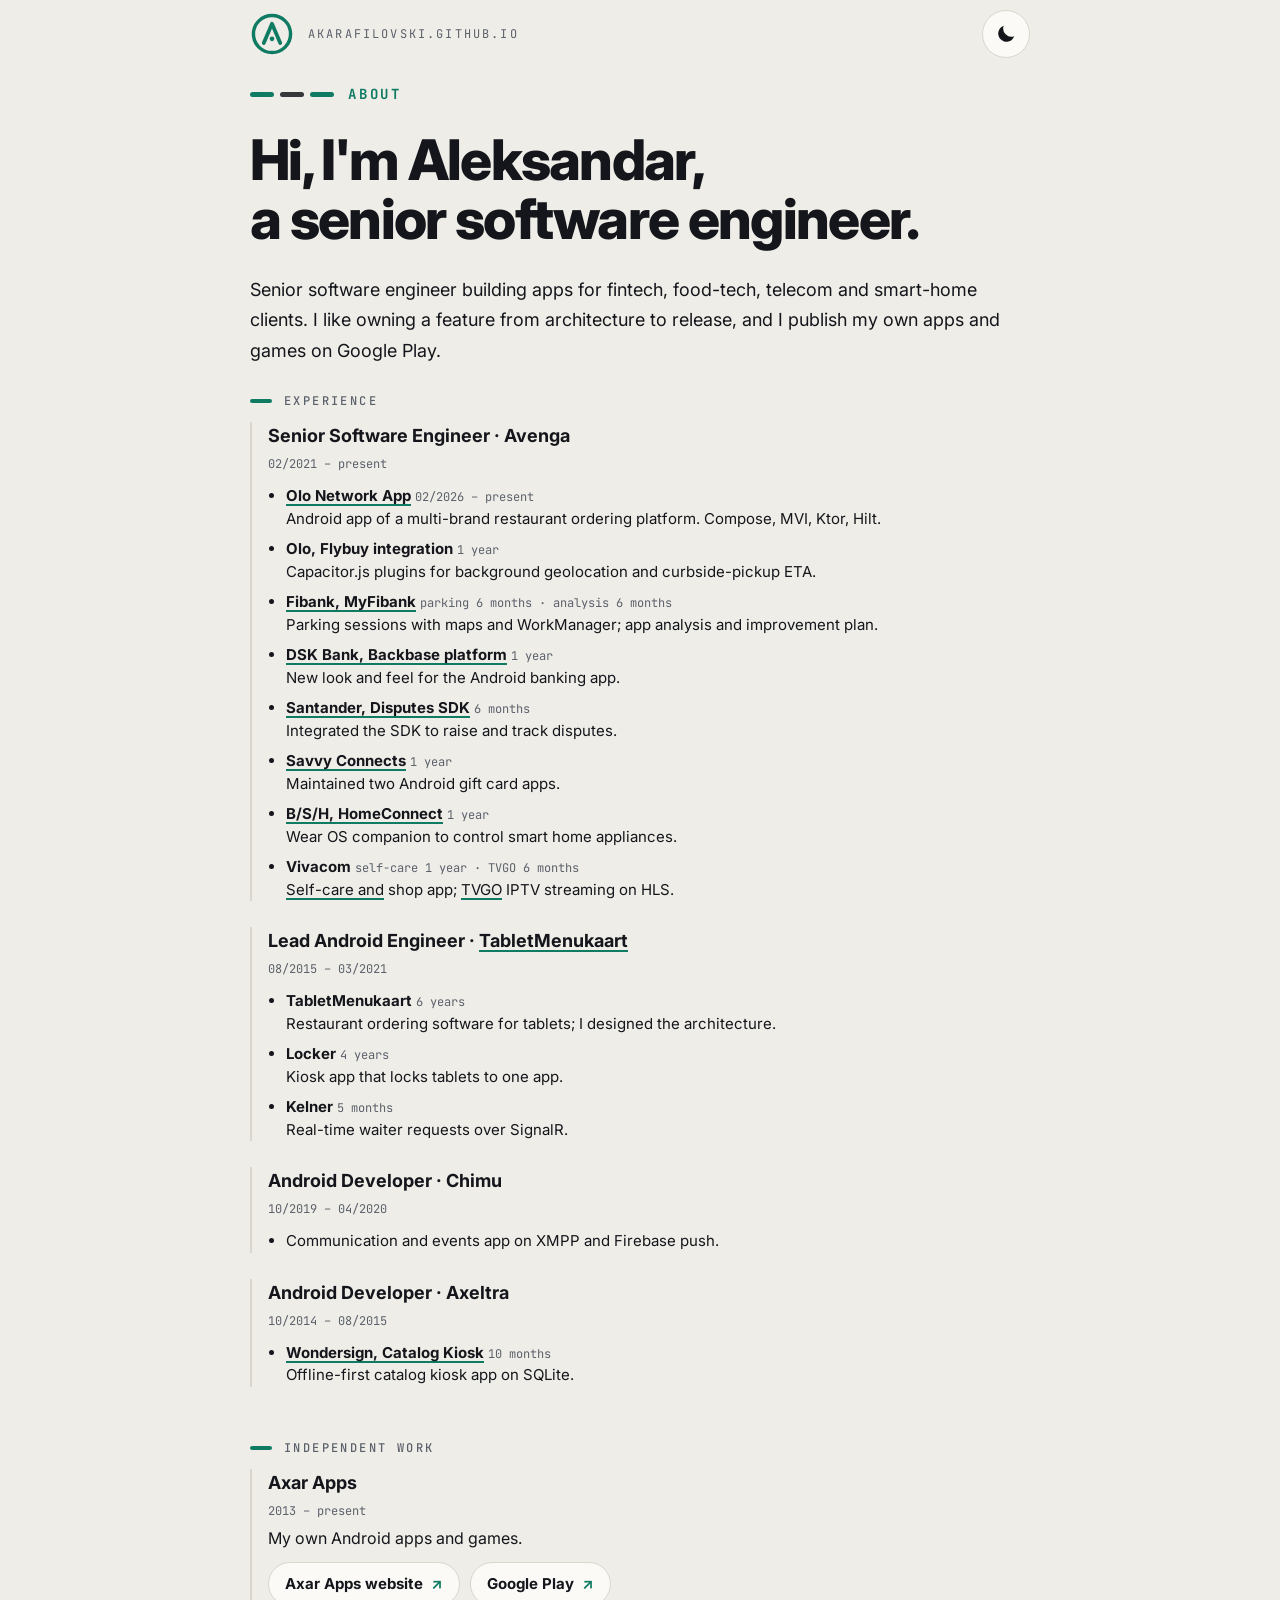
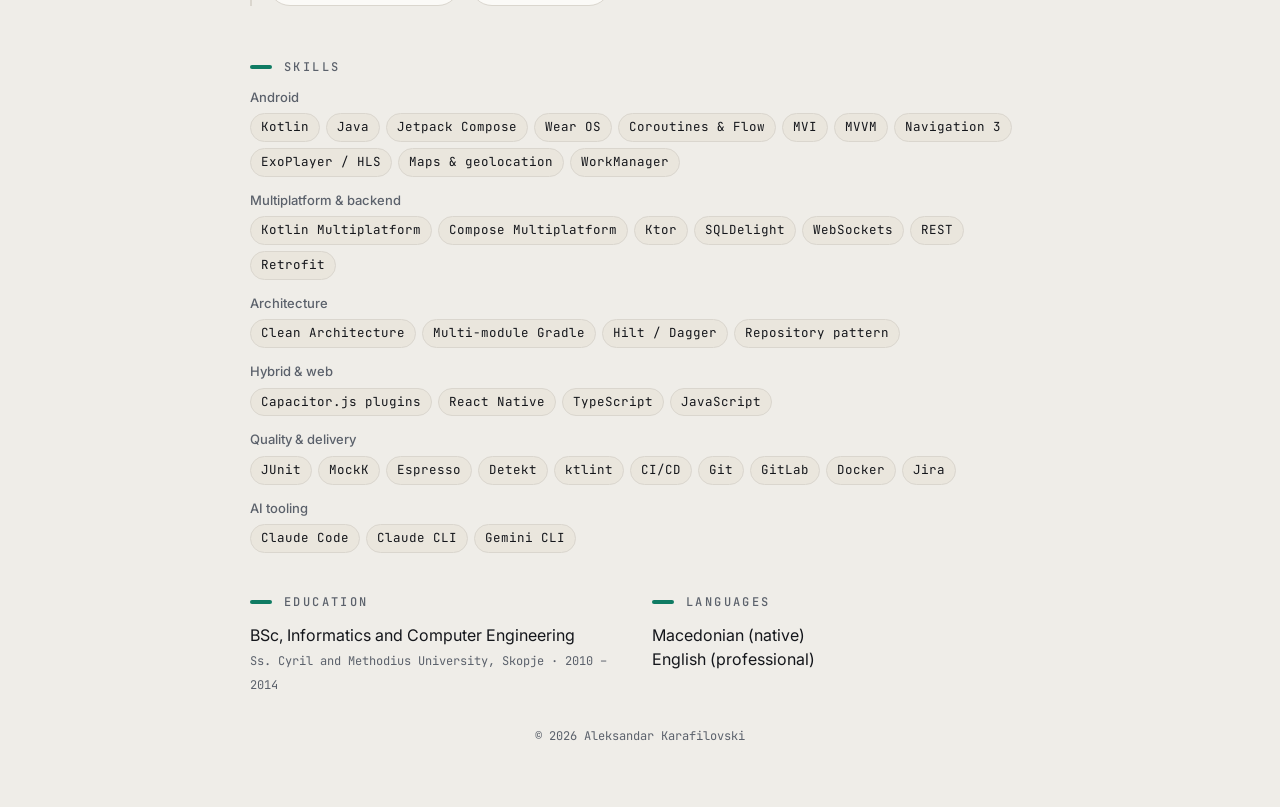
==== about/index.html @ efa6c6c4 "Landscape phones: shorter card, less empty space" ====
<!doctype html>
<html lang="en">
<head>
<meta charset="utf-8">
<meta name="viewport" content="width=device-width, initial-scale=1, viewport-fit=cover">
<title>About · Aleksandar Karafilovski</title>
<meta name="description" content="Experience and skills of Aleksandar Karafilovski, senior software engineer in Ohrid. Owns features from architecture to release.">
<meta property="og:type" content="profile">
<meta property="og:title" content="About · Aleksandar Karafilovski">
<meta property="og:description" content="Experience and skills of Aleksandar Karafilovski, senior software engineer in Ohrid. Owns features from architecture to release.">
<meta property="og:url" content="https://akarafilovski.github.io/about/">
<meta property="og:image" content="https://akarafilovski.github.io/og.png">
<meta name="twitter:card" content="summary_large_image">
<link rel="icon" href="data:image/svg+xml,%3Csvg xmlns='http://www.w3.org/2000/svg' viewBox='0 0 64 64'%3E%3Crect width='64' height='64' rx='14' fill='%230C0D10'/%3E%3Ccircle cx='32' cy='32' r='22' fill='none' stroke='%237EE0C3' stroke-width='5'/%3E%3Cpath d='M22 43 32 20 42 43' fill='none' stroke='%237EE0C3' stroke-width='5' stroke-linecap='round' stroke-linejoin='round'/%3E%3C/svg%3E">
<link rel="stylesheet" href="https://fonts.googleapis.com/css2?family=Inter:wght@400;500;700;800&family=JetBrains+Mono:wght@400;500;700&display=swap">
<link rel="stylesheet" href="/site.css?v=202610291900">
<script src="/theme.js?v=202610291900"></script>
</head>
<body class="about">
<svg width="0" height="0" style="position:absolute" aria-hidden="true"><defs><symbol id="mark" viewBox="0 0 64 64"><circle cx="32" cy="32" r="27" fill="none" stroke="currentColor" stroke-width="5"/><path d="M20 45 32 17 44 45" fill="none" stroke="currentColor" stroke-width="5.5" stroke-linecap="round" stroke-linejoin="round"/><circle cx="32" cy="39" r="3.4" fill="currentColor"/></symbol></defs></svg>
<main class="wrap">
    <div class="topbar"><a class="brand" href="/" aria-label="Back to the card"><svg class="mark" aria-hidden="true"><use href="#mark"/></svg>akarafilovski.github.io</a><button class="btn round" type="button" id="theme" aria-label="Switch light or dark theme"><svg width="22" height="22" viewBox="0 0 24 24" fill="currentColor" aria-hidden="true"><path d="M21 14.5A9 9 0 0 1 9.5 3 9 9 0 1 0 21 14.5z"/></svg></button></div>
    <div class="kicker"><span class="bars" aria-hidden="true" style="display:flex"><i style="background:var(--accent);border-radius:5px"></i><i style="background:var(--ink);opacity:.85;border-radius:5px"></i><i style="background:var(--accent);border-radius:5px"></i></span>About</div>
    <h1 class="big">Hi, I'm Aleksandar,<br>a senior software engineer.</h1>
    <p class="lead">Senior software engineer building apps for fintech, food-tech, telecom and smart-home clients. I like owning a feature from architecture to release, and I publish my own apps and games on Google Play.</p>

    <div><h2>Experience</h2>
      <article class="job"><h3>Senior Software Engineer · Avenga</h3><span class="when">02/2021 – present</span>
        <ul>
          <li><b><a href="https://app.olo.com/" target="_blank" rel="noopener">Olo Network App</a></b> <span class="w">02/2026 – present</span><br>Android app of a multi-brand restaurant ordering platform. Compose, MVI, Ktor, Hilt.</li>
          <li><b>Olo, Flybuy integration</b> <span class="w">1 year</span><br>Capacitor.js plugins for background geolocation and curbside-pickup ETA.</li>
          <li><b><a href="https://play.google.com/store/apps/details?id=com.bfs.fibank" target="_blank" rel="noopener">Fibank, MyFibank</a></b> <span class="w">parking 6 months · analysis 6 months</span><br>Parking sessions with maps and WorkManager; app analysis and improvement plan.</li>
          <li><b><a href="https://play.google.com/store/apps/details?id=bg.dskbank.DSKmobile" target="_blank" rel="noopener">DSK Bank, Backbase platform</a></b> <span class="w">1 year</span><br>New look and feel for the Android banking app.</li>
          <li><b><a href="https://play.google.com/store/apps/details?id=uk.co.santander.santanderUK" target="_blank" rel="noopener">Santander, Disputes SDK</a></b> <span class="w">6 months</span><br>Integrated the SDK to raise and track disputes.</li>
          <li><b><a href="https://savvyglobal.net/" target="_blank" rel="noopener">Savvy Connects</a></b> <span class="w">1 year</span><br>Maintained two Android gift card apps.</li>
          <li><b><a href="https://play.google.com/store/apps/details?id=com.bshg.homeconnect.android.release" target="_blank" rel="noopener">B/S/H, HomeConnect</a></b> <span class="w">1 year</span><br>Wear OS companion to control smart home appliances.</li>
          <li><b>Vivacom</b> <span class="w">self-care 1 year · TVGO 6 months</span><br><a href="https://play.google.com/store/apps/details?id=bg.vivacom.mobile" target="_blank" rel="noopener">Self-care and</a> shop app; <a href="https://play.google.com/store/apps/details?id=uc.flex.bg" target="_blank" rel="noopener">TVGO</a> IPTV streaming on HLS.</li>
        </ul></article>
      <article class="job"><h3>Lead Android Engineer · <a href="https://guestit.nl/" target="_blank" rel="noopener">TabletMenukaart</a></h3><span class="when">08/2015 – 03/2021</span>
        <ul><li><b>TabletMenukaart</b> <span class="w">6 years</span><br>Restaurant ordering software for tablets; I designed the architecture.</li><li><b>Locker</b> <span class="w">4 years</span><br>Kiosk app that locks tablets to one app.</li><li><b>Kelner</b> <span class="w">5 months</span><br>Real-time waiter requests over SignalR.</li></ul></article>
      <article class="job"><h3>Android Developer · Chimu</h3><span class="when">10/2019 – 04/2020</span><ul><li>Communication and events app on XMPP and Firebase push.</li></ul></article>
      <article class="job"><h3>Android Developer · Axeltra</h3><span class="when">10/2014 – 08/2015</span><ul><li><b><a href="https://wondersign.com/" target="_blank" rel="noopener">Wondersign, Catalog Kiosk</a></b> <span class="w">10 months</span><br>Offline-first catalog kiosk app on SQLite.</li></ul></article>
    </div>

    <div><h2>Independent work</h2>
      <article class="job"><h3>Axar Apps</h3><span class="when">2013 – present</span>
        <p>My own Android apps and games.</p>
        <div class="links"><a class="lp" href="https://axarapps.github.io/" target="_blank" rel="noopener">Axar Apps website <span aria-hidden="true">&nearr;</span></a><a class="lp" href="https://play.google.com/store/apps/developer?id=aXar" target="_blank" rel="noopener">Google Play <span aria-hidden="true">&nearr;</span></a></div>
      </article></div>

    <div><h2>Skills</h2>
      <div class="skill"><b>Android</b><ul class="chips"><li>Kotlin</li><li>Java</li><li>Jetpack Compose</li><li>Wear OS</li><li>Coroutines &amp; Flow</li><li>MVI</li><li>MVVM</li><li>Navigation 3</li><li>ExoPlayer / HLS</li><li>Maps &amp; geolocation</li><li>WorkManager</li></ul></div>
      <div class="skill"><b>Multiplatform &amp; backend</b><ul class="chips"><li>Kotlin Multiplatform</li><li>Compose Multiplatform</li><li>Ktor</li><li>SQLDelight</li><li>WebSockets</li><li>REST</li><li>Retrofit</li></ul></div>
      <div class="skill"><b>Architecture</b><ul class="chips"><li>Clean Architecture</li><li>Multi-module Gradle</li><li>Hilt / Dagger</li><li>Repository pattern</li></ul></div>
      <div class="skill"><b>Hybrid &amp; web</b><ul class="chips"><li>Capacitor.js plugins</li><li>React Native</li><li>TypeScript</li><li>JavaScript</li></ul></div>
      <div class="skill"><b>Quality &amp; delivery</b><ul class="chips"><li>JUnit</li><li>MockK</li><li>Espresso</li><li>Detekt</li><li>ktlint</li><li>CI/CD</li><li>Git</li><li>GitLab</li><li>Docker</li><li>Jira</li></ul></div>
      <div class="skill"><b>AI tooling</b><ul class="chips"><li>Claude Code</li><li>Claude CLI</li><li>Gemini CLI</li></ul></div>
    </div>

    <div class="two">
      <div><h2>Education</h2><p>BSc, Informatics and Computer Engineering<br><span class="hint">Ss. Cyril and Methodius University, Skopje · 2010 – 2014</span></p></div>
      <div><h2>Languages</h2><p>Macedonian (native)<br>English (professional)</p></div>
    </div>
    <footer>© 2026 Aleksandar Karafilovski</footer>
  </main>
</body>
</html>
---- site.css ----
:root{
  --bg:#EFEDE8; --card:#FBFAF7; --ink:#14161B; --muted:#5B616B; --line:#DAD6CE; --chip:#EAE6DD;
  --accent:#0F7B63; --accent-ink:#FFFFFF; --glow:rgba(15,123,99,.14);
  --sans:"Inter",system-ui,-apple-system,"Segoe UI",Roboto,sans-serif;
  --mono:"JetBrains Mono",ui-monospace,"SF Mono",Menlo,Consolas,monospace;
}
@media (prefers-color-scheme: dark){:root:not([data-theme="light"]){
  --bg:#0C0D10; --card:#14161B; --ink:#ECEDEF; --muted:#9097A1; --line:#272B33; --chip:#1B1E25;
  --accent:#7EE0C3; --accent-ink:#0C0D10; --glow:rgba(126,224,195,.16); color-scheme:dark;}}
:root[data-theme="dark"]{
  --bg:#0C0D10; --card:#14161B; --ink:#ECEDEF; --muted:#9097A1; --line:#272B33; --chip:#1B1E25;
  --accent:#7EE0C3; --accent-ink:#0C0D10; --glow:rgba(126,224,195,.16); color-scheme:dark;}
*{box-sizing:border-box}
body{margin:0;background:var(--bg);color:var(--ink);font-family:var(--sans);line-height:1.5;
  background-image:radial-gradient(60% 40% at 50% 100%,var(--glow),transparent 70%);background-repeat:no-repeat;background-attachment:fixed;
  padding-left:max(16px,env(safe-area-inset-left,0px));padding-right:max(16px,env(safe-area-inset-right,0px))}
.btn{font:inherit;font-weight:700;font-size:16px;min-height:48px;padding:0 20px;border-radius:999px;border:1px solid var(--line);background:var(--card);color:var(--ink);display:inline-flex;align-items:center;justify-content:center;gap:8px;cursor:pointer;text-decoration:none;white-space:nowrap}
.btn.round{width:48px;padding:0;flex:none}
.top{display:flex;justify-content:flex-end;gap:10px;padding:2px 0 12px}
.btn.sq{border-radius:14px}
.kicker{display:flex;align-items:center;gap:14px;font-family:var(--mono);font-size:14px;letter-spacing:.2em;text-transform:uppercase;color:var(--accent);font-weight:700}
.kicker .bars{margin:0;gap:6px}.kicker .bars i{width:24px;height:5px}
.brand{display:flex;align-items:center;gap:14px;color:var(--muted);font-family:var(--mono);font-size:12px;letter-spacing:.18em;text-transform:uppercase;text-decoration:none;background:none;border:0;cursor:pointer;padding:0;min-height:48px}
.brand .mark{width:44px;height:44px}
.topbar{display:flex;align-items:center;justify-content:space-between;gap:12px}
h1.big{margin:0;font-size:clamp(32px,8vw,56px);line-height:1.05;font-weight:800;letter-spacing:-.03em;text-wrap:balance}
.btn.accent{background:var(--accent);color:var(--accent-ink);border-color:transparent}
.btn:focus-visible,a:focus-visible,.tag{font-family:var(--mono);font-size:12px;letter-spacing:.18em;text-transform:uppercase;color:var(--muted)}
.mark{width:56px;height:56px;color:var(--accent)}

html,body{height:100%}body.home{overflow:hidden}
body.home .wrap{max-width:480px;margin:0 auto;height:100dvh;display:flex;flex-direction:column;gap:14px;padding-block:14px}
.stage{flex:1 1 0;min-height:0;perspective:1400px}
.card{position:relative;height:100%;transition:transform .7s cubic-bezier(.2,.7,.2,1);transform-style:preserve-3d;cursor:pointer}
.card.flipped{transform:rotateY(180deg)}
.face{position:absolute;inset:0;border-radius:24px;border:1px solid var(--line);background:var(--card);padding:clamp(20px,4vh,30px) 26px;display:flex;flex-direction:column;backface-visibility:hidden;-webkit-backface-visibility:hidden;overflow:hidden}
.back{transform:rotateY(180deg);background:var(--accent);color:var(--accent-ink);border-color:transparent;align-items:center;justify-content:center;text-align:center;gap:18px}
.back .mark{width:140px;height:140px;color:var(--accent-ink)}.back .tag{color:var(--accent-ink);opacity:.85}
.row{display:flex;justify-content:space-between;align-items:flex-start}
.name{margin:auto 0 8px;font-size:clamp(34px,9vw,52px);line-height:1.02;font-weight:800;letter-spacing:-.03em;text-wrap:balance}
.role{font-family:var(--mono);font-weight:700;font-size:13px;letter-spacing:.16em;text-transform:uppercase;color:var(--accent);margin:0 0 clamp(12px,3vh,26px)}
dl{margin:0 0 clamp(12px,3vh,20px);display:grid;grid-template-columns:auto 1fr;gap:8px 18px;font-family:var(--mono);font-size:13.5px}
dt{color:var(--muted);letter-spacing:.14em;text-transform:uppercase;font-size:12px;align-self:center}
dd{margin:0;overflow-wrap:anywhere}dd a{color:inherit;text-decoration:none;border-bottom:1px solid var(--line)}
.stack{font-family:var(--mono);font-size:12px;letter-spacing:.14em;text-transform:uppercase;color:var(--muted)}
.bars{display:flex;gap:8px;margin-top:10px}.bars i{display:block;width:48px;height:6px;border-radius:6px;background:var(--accent)}.bars i:nth-child(2){background:var(--ink);opacity:.85}
.actions{display:flex;gap:10px;flex:none}.actions .grow{flex:1 1 0;min-width:0;padding:0 12px}
footer{text-align:center;font-family:var(--mono);font-size:12px;color:var(--muted);padding:6px 0}

body.about .wrap{max-width:780px;margin:0 auto;padding-block:10px 56px;display:flex;flex-direction:column;gap:26px}
.head{display:flex;align-items:center;gap:16px;flex-wrap:wrap}
.head .mark{width:48px;height:48px}
.head h1{margin:0;font-size:clamp(28px,7vw,44px);line-height:1.05;font-weight:800;letter-spacing:-.03em}
.head .sub{font-family:var(--mono);font-size:13px;letter-spacing:.14em;text-transform:uppercase;color:var(--accent);margin-top:6px}
.cvactions{display:flex;gap:10px;flex-wrap:wrap}
.layout{display:grid;grid-template-columns:1fr;gap:30px}
@media (min-width:900px){.layout{grid-template-columns:290px 1fr;gap:48px}.side{position:sticky;top:76px;align-self:start}}
.side,.main{display:flex;flex-direction:column;gap:28px;min-width:0}
h2{margin:0 0 12px;font-family:var(--mono);font-size:12px;letter-spacing:.2em;text-transform:uppercase;color:var(--muted);font-weight:500;display:flex;align-items:center;gap:12px}
h2:before{content:"";width:22px;height:4px;border-radius:4px;background:var(--accent)}
p{margin:0}.lead{font-size:18px;line-height:1.7}
.contact{display:flex;flex-direction:column;gap:6px;font-family:var(--mono);font-size:13.5px}
.contact a{color:inherit;text-decoration:none;border-bottom:1px solid var(--line);align-self:flex-start;overflow-wrap:anywhere}
.skill{margin-bottom:14px}.skill b{display:block;font-size:13px;color:var(--muted);font-weight:500;margin-bottom:6px}
.chips{display:flex;flex-wrap:wrap;gap:6px;margin:0;padding:0;list-style:none}
.chips li{font-family:var(--mono);font-size:12.5px;padding:4px 10px;border-radius:999px;background:var(--chip);border:1px solid var(--line)}
.job{padding-left:16px;border-left:2px solid var(--line);display:flex;flex-direction:column;gap:6px;margin-bottom:26px}
.job h3{margin:0;font-size:18px}.job .when{font-family:var(--mono);font-size:12px;color:var(--muted)}
.job ul{margin:6px 0 0;padding-left:18px;color:var(--ink);display:flex;flex-direction:column;gap:8px;font-size:15px}
.job li span.w{font-family:var(--mono);font-size:12px;color:var(--muted)}
.hint{font-family:var(--mono);font-size:12px;color:var(--muted)}

.job a,p a,.lead a{color:inherit;text-decoration:underline;text-decoration-color:var(--accent);text-underline-offset:3px;text-decoration-thickness:2px}
.two{display:grid;grid-template-columns:1fr 1fr;gap:24px}@media (max-width:560px){.two{grid-template-columns:1fr}}
.lead{margin:0}
.links{display:flex;flex-wrap:wrap;gap:10px;margin-top:6px}
.job a.lp{display:inline-flex;align-items:center;gap:8px;min-height:44px;padding:0 16px;border-radius:999px;border:1px solid var(--line);background:var(--card);color:var(--ink);text-decoration:none;font-weight:700;font-size:15px}
.job a.lp:hover{border-color:var(--accent)}.job a.lp span{color:var(--accent)}
@media (prefers-reduced-motion: reduce){.card{transition:none}}

.card{-webkit-tap-highlight-color:transparent}

/* tall windows: the portrait card never stretches beyond a business-card proportion */
body.home .stage{display:flex;align-items:center;justify-content:center}
body.home .card{width:100%;max-height:720px}

/* wide windows: a landscape business card (7:4) with name on the left and details on the right */
@media (min-width:900px) and (min-height:520px){
  body.home .wrap{max-width:820px;justify-content:center}
  body.home .stage{flex:0 0 auto}
  body.home .card{width:min(760px,100%);height:auto;max-height:none;aspect-ratio:7/4}
  body.home #front{display:grid;grid-template-columns:1fr 1fr;grid-template-rows:auto 1fr auto auto;column-gap:32px;padding:30px 36px}
  body.home #front .row{grid-column:1/-1;flex-direction:row-reverse}
  body.home #front .name{grid-column:1/-1;grid-row:2;align-self:end;margin:0 0 8px;font-size:clamp(34px,4.6vw,52px)}
  body.home #front .role{grid-column:1/-1;grid-row:3;margin:0 0 clamp(18px,4vh,34px)}
  body.home #front dl{grid-column:1;grid-row:4;align-self:end;margin:0;font-size:14px}
  body.home #front .stack{grid-column:2;grid-row:4;align-self:end;text-align:right}
  body.home #front .bars{justify-content:flex-end}
  body.home .back .mark{width:110px;height:110px}
  body.home .actions{width:min(760px,100%);margin:0 auto;flex:none}
  body.home footer{flex:none}
}

/* glow around the card */
:root{--aglow:rgba(15,123,99,.28)}
@media (prefers-color-scheme: dark){:root:not([data-theme="light"]){--aglow:rgba(126,224,195,.38)}}
:root[data-theme="dark"]{--aglow:rgba(126,224,195,.38)}
body.home .face{box-shadow:0 0 0 1px var(--line),0 24px 90px -26px var(--aglow),0 0 60px -30px var(--aglow)}

/* desktop: smaller card, compact centred buttons (like trajce.com) */
@media (min-width:900px) and (min-height:520px){
  body.home .card{width:min(640px,100%);aspect-ratio:8/5}
  body.home #front{padding:26px 32px;grid-template-columns:minmax(0,1.6fr) minmax(0,1fr)}
  body.home #front .name{font-size:clamp(30px,3.8vw,44px)}
  body.home #front .mark{width:48px;height:48px}
  body.home .actions{width:auto;justify-content:center;gap:8px}
  body.home .actions .btn{min-height:40px;font-size:14px;padding:0 18px;flex:none}
  body.home .actions .btn.round{width:40px;padding:0}
  body.home .actions .grow{flex:none}
  body.home .back .mark{width:96px;height:96px}
}

.btn .lbl{display:inline}
body.home .actions #flip{width:auto;padding:0 18px;border-radius:999px}

/* phone in landscape: like trajce.com. Card on the left, button column on the right, everything in one screen, no scroll. */
@media (orientation:landscape) and (max-height:519px){
  body.home .wrap{max-width:none;height:100dvh;display:grid;grid-template-columns:minmax(0,1fr) 176px;grid-template-rows:1fr auto;column-gap:18px;row-gap:0;align-content:center;padding:10px max(14px,env(safe-area-inset-right)) 10px max(14px,env(safe-area-inset-left))}
  body.home .stage{grid-column:1;grid-row:1/3;flex:none;display:flex;align-items:center;justify-content:center;min-height:0}
  body.home .card{width:auto;height:auto;max-height:100%;max-width:100%;aspect-ratio:8/5;height:min(100%,calc((100vw - 232px) / 1.6))}
  body.home #front{display:grid;grid-template-columns:minmax(0,1.5fr) minmax(0,1fr);grid-template-rows:auto 1fr auto auto;column-gap:16px;padding:14px 20px}
  body.home #front .row{grid-column:1/-1;flex-direction:row-reverse}
  body.home #front .mark{width:clamp(34px,7cqw,52px);height:clamp(34px,7cqw,52px)}
  body.home .card{container-type:size}
  body.home #front .name{grid-column:1/-1;grid-row:2;align-self:end;margin:0 0 6px;font-size:calc((100cqw - 44px) / 13.2);white-space:nowrap}
  body.home #front .role{grid-column:1/-1;grid-row:3;margin:0 0 clamp(8px,3cqh,18px);font-size:clamp(11px,2cqw,14px)}
  body.home #front dl{grid-column:1/-1;grid-row:4;margin:0;font-size:clamp(11.5px,2.1cqw,15px);gap:clamp(4px,1.4cqh,9px) 14px}
  body.home #front .stack{display:none}
  body.home .actions{grid-column:2;grid-row:1;align-self:center;display:grid;grid-template-columns:44px 1fr;gap:8px;width:auto;margin:0}
  body.home .actions .grow{grid-column:1/-1;grid-row:1;order:0}
  body.home .actions .btn{min-height:44px;font-size:15px;padding:0;width:100%;justify-content:center}
  body.home .actions #theme{grid-row:2;grid-column:1;width:44px}
  body.home .actions #flip{grid-row:2;grid-column:2;width:100%;padding:0 12px}
  body.home footer{grid-column:2;grid-row:2;align-self:end;font-size:11px;padding:0;text-align:center;display:none}
  body.home .back .mark{width:64px;height:64px}
}

@media (orientation:landscape) and (max-height:519px) and (min-width:700px) and (max-width:799px){
  body.home .card{aspect-ratio:2/1;height:min(100%,calc((100vw - 232px) / 2))}
}
@media (orientation:landscape) and (max-height:519px) and (min-width:800px){
  body.home .card{aspect-ratio:2.4/1;height:min(100%,calc((100vw - 232px) / 2.4))}
  body.home #front dl{grid-column:1}
  body.home #front .stack{display:block;grid-column:2;grid-row:4;align-self:end;text-align:right;font-size:10.5px}
  body.home #front .bars{justify-content:flex-end}
  body.home #front .bars i{width:34px;height:5px}
}

/* buttons: portrait phones keep the three buttons across the card; desktop and phones in landscape get a compact centred row */
@media (min-width:900px) and (min-height:520px){
  body.home .actions{justify-content:center}
  body.home .actions .grow{flex:none;padding:0 28px}
}

/* About page: no glow */
body.about{background-image:none}

/* tagline under the role */
.role .tagline{display:block;margin-top:10px;font-family:var(--sans);font-weight:500;font-size:17px;letter-spacing:0;text-transform:none;color:var(--ink);opacity:.85}
@media (orientation:landscape) and (max-height:519px){body.home #front .role .tagline{font-size:13px;margin-top:4px}}

/* tagline on the colour side, pinned to the bottom of the card */
.back .tg{position:absolute;left:20px;right:20px;bottom:26px;margin:0;text-align:center;font-size:17px;font-weight:600;line-height:1.25;color:var(--accent-ink);opacity:.9}
@media (orientation:landscape) and (max-height:519px){body.home .back .tg{bottom:14px;font-size:14px}}

/* colour side: the logo sits exactly in the centre of the card, About below it, tagline at the bottom */
body.home .back{display:grid;grid-template-rows:1fr auto 1fr;justify-items:center;align-content:stretch;gap:0}
body.home .back .mark{grid-row:2;align-self:center}
body.home .back #back-about{grid-row:3;align-self:start;margin-top:18px}
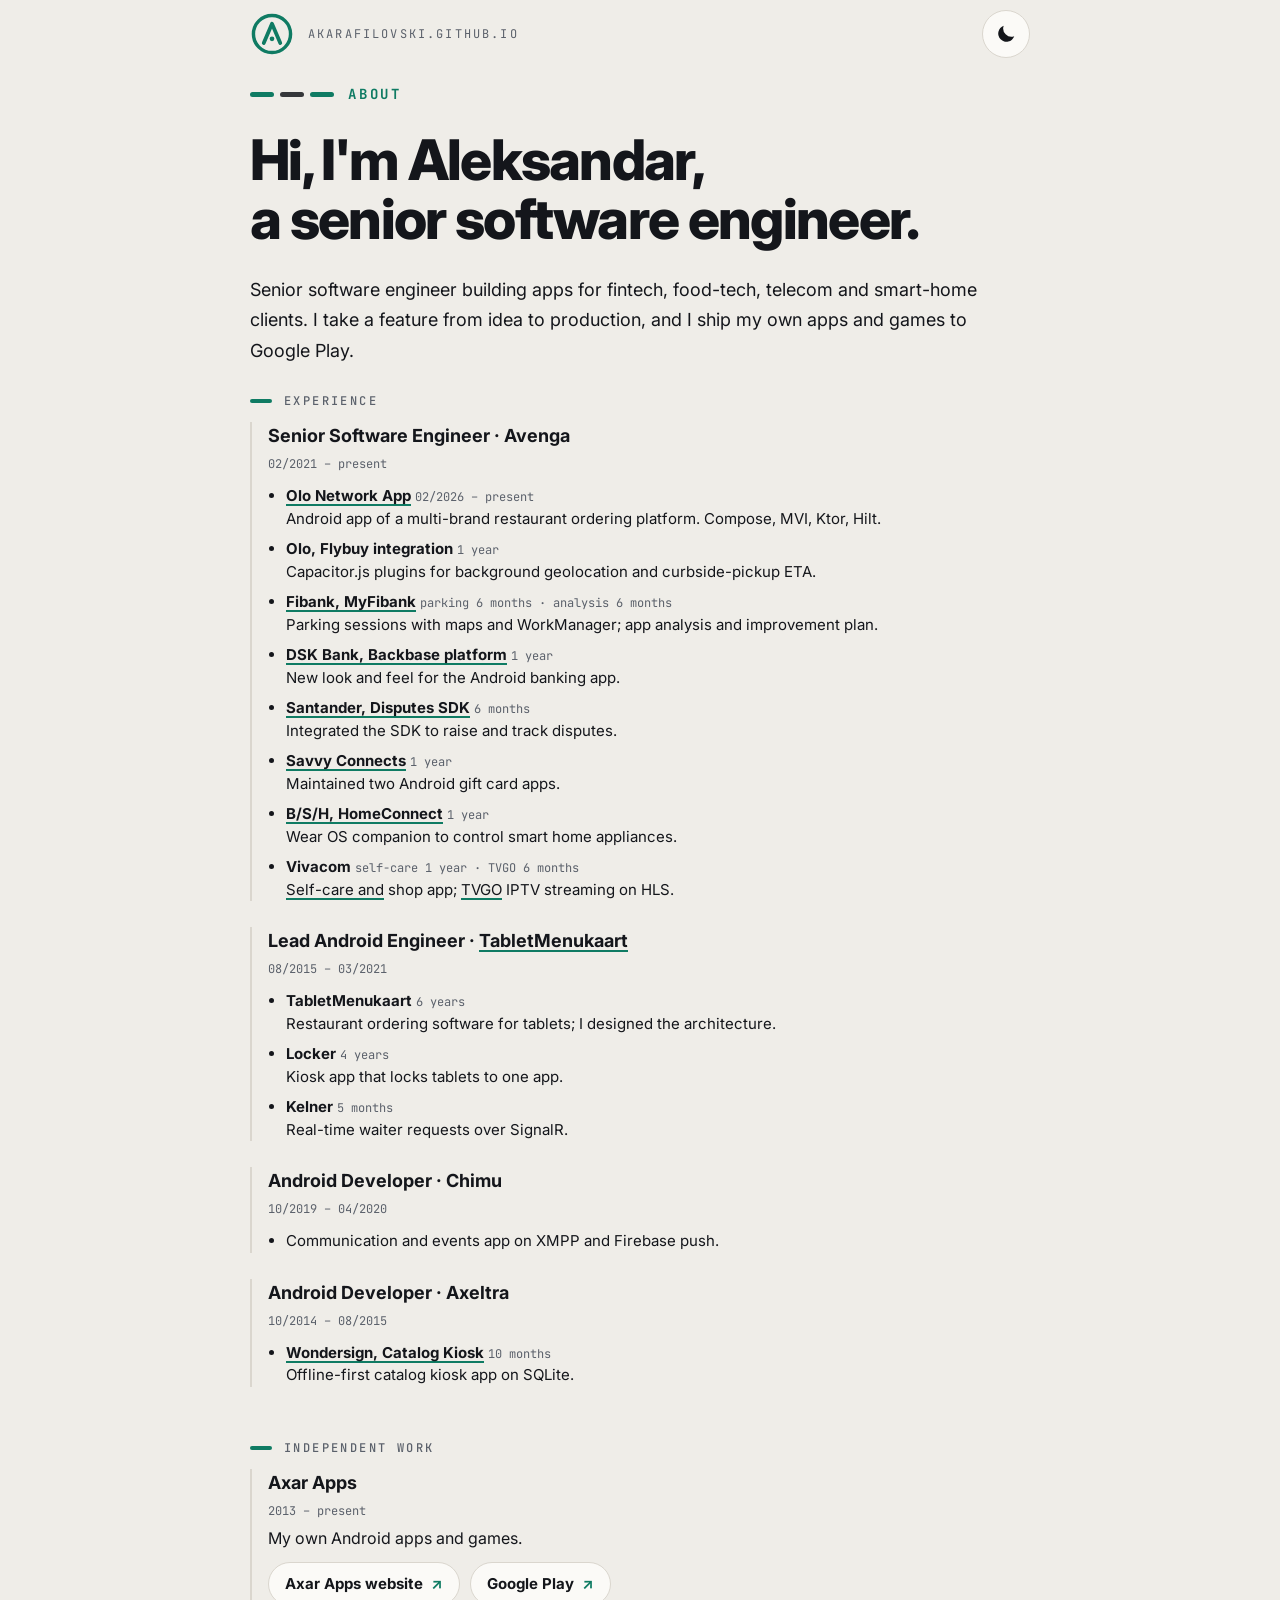
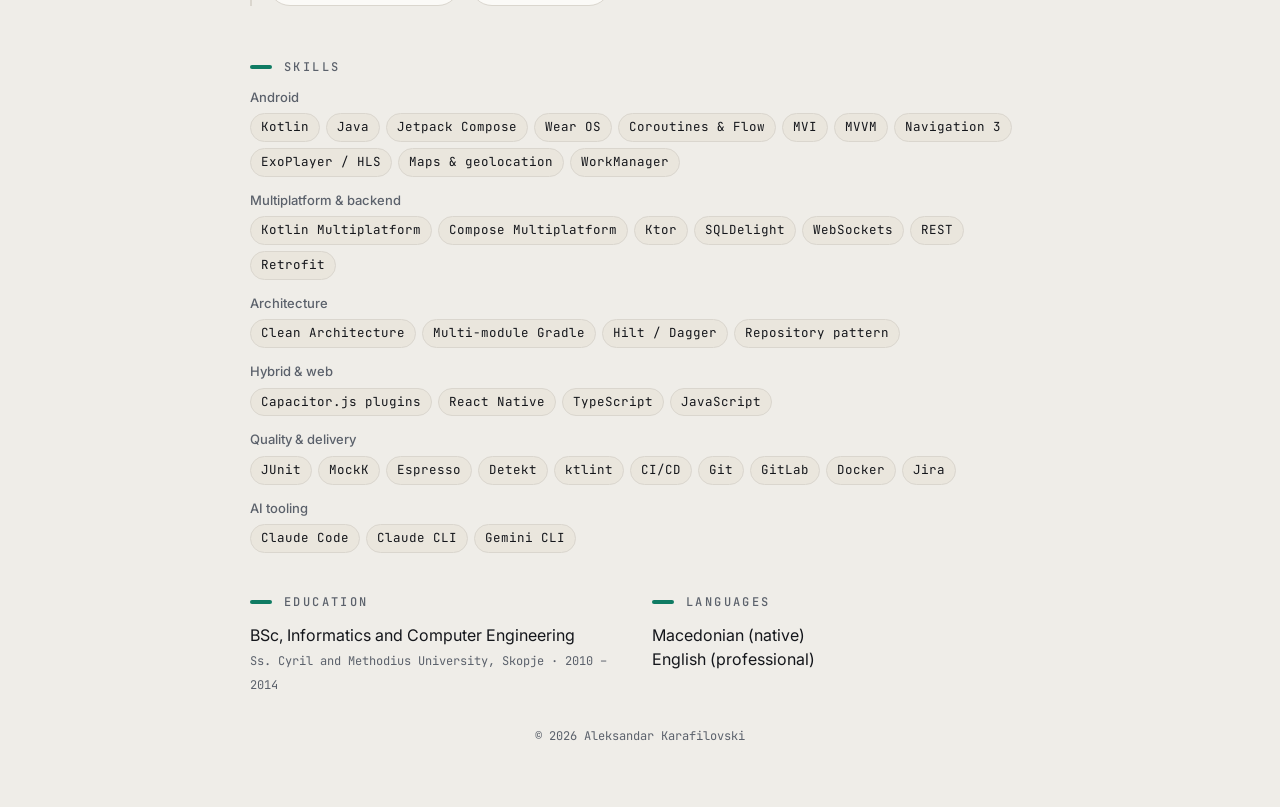
==== commit 1ac4f041: "About: lead matches the tagline" ====
--- a/about/index.html
+++ b/about/index.html
@@ -4,17 +4,17 @@
 <meta charset="utf-8">
 <meta name="viewport" content="width=device-width, initial-scale=1, viewport-fit=cover">
 <title>About · Aleksandar Karafilovski</title>
-<meta name="description" content="Experience and skills of Aleksandar Karafilovski, senior software engineer in Ohrid. Owns features from architecture to release.">
+<meta name="description" content="Experience and skills of Aleksandar Karafilovski, senior software engineer in Ohrid. Takes features from idea to production.">
 <meta property="og:type" content="profile">
 <meta property="og:title" content="About · Aleksandar Karafilovski">
-<meta property="og:description" content="Experience and skills of Aleksandar Karafilovski, senior software engineer in Ohrid. Owns features from architecture to release.">
+<meta property="og:description" content="Experience and skills of Aleksandar Karafilovski, senior software engineer in Ohrid. Takes features from idea to production.">
 <meta property="og:url" content="https://akarafilovski.github.io/about/">
 <meta property="og:image" content="https://akarafilovski.github.io/og.png">
 <meta name="twitter:card" content="summary_large_image">
 <link rel="icon" href="data:image/svg+xml,%3Csvg xmlns='http://www.w3.org/2000/svg' viewBox='0 0 64 64'%3E%3Crect width='64' height='64' rx='14' fill='%230C0D10'/%3E%3Ccircle cx='32' cy='32' r='22' fill='none' stroke='%237EE0C3' stroke-width='5'/%3E%3Cpath d='M22 43 32 20 42 43' fill='none' stroke='%237EE0C3' stroke-width='5' stroke-linecap='round' stroke-linejoin='round'/%3E%3C/svg%3E">
 <link rel="stylesheet" href="https://fonts.googleapis.com/css2?family=Inter:wght@400;500;700;800&family=JetBrains+Mono:wght@400;500;700&display=swap">
-<link rel="stylesheet" href="/site.css?v=202610291900">
-<script src="/theme.js?v=202610291900"></script>
+<link rel="stylesheet" href="/site.css?v=202610300934">
+<script src="/theme.js?v=202610300934"></script>
 </head>
 <body class="about">
 <svg width="0" height="0" style="position:absolute" aria-hidden="true"><defs><symbol id="mark" viewBox="0 0 64 64"><circle cx="32" cy="32" r="27" fill="none" stroke="currentColor" stroke-width="5"/><path d="M20 45 32 17 44 45" fill="none" stroke="currentColor" stroke-width="5.5" stroke-linecap="round" stroke-linejoin="round"/><circle cx="32" cy="39" r="3.4" fill="currentColor"/></symbol></defs></svg>
@@ -22,7 +22,7 @@
     <div class="topbar"><a class="brand" href="/" aria-label="Back to the card"><svg class="mark" aria-hidden="true"><use href="#mark"/></svg>akarafilovski.github.io</a><button class="btn round" type="button" id="theme" aria-label="Switch light or dark theme"><svg width="22" height="22" viewBox="0 0 24 24" fill="currentColor" aria-hidden="true"><path d="M21 14.5A9 9 0 0 1 9.5 3 9 9 0 1 0 21 14.5z"/></svg></button></div>
     <div class="kicker"><span class="bars" aria-hidden="true" style="display:flex"><i style="background:var(--accent);border-radius:5px"></i><i style="background:var(--ink);opacity:.85;border-radius:5px"></i><i style="background:var(--accent);border-radius:5px"></i></span>About</div>
     <h1 class="big">Hi, I'm Aleksandar,<br>a senior software engineer.</h1>
-    <p class="lead">Senior software engineer building apps for fintech, food-tech, telecom and smart-home clients. I like owning a feature from architecture to release, and I publish my own apps and games on Google Play.</p>
+    <p class="lead">Senior software engineer building apps for fintech, food-tech, telecom and smart-home clients. I take a feature from idea to production, and I ship my own apps and games to Google Play.</p>
 
     <div><h2>Experience</h2>
       <article class="job"><h3>Senior Software Engineer · Avenga</h3><span class="when">02/2021 – present</span>
--- a/site.css
+++ b/site.css
@@ -142,7 +142,9 @@
   body.home .actions #theme{grid-row:2;grid-column:1;width:44px}
   body.home .actions #flip{grid-row:2;grid-column:2;width:100%;padding:0 12px}
   body.home footer{grid-column:2;grid-row:2;align-self:end;font-size:11px;padding:0;text-align:center;display:none}
-  body.home .back .mark{width:64px;height:64px}
+  body.home .back .mark{width:clamp(40px,26cqh,76px);height:clamp(40px,26cqh,76px)}
+  body.home .back #back-about{margin-top:clamp(6px,3cqh,14px);min-height:clamp(32px,13cqh,44px);padding:0 18px;font-size:clamp(13px,5.2cqh,16px)}
+  body.home .back .tg{bottom:clamp(8px,3.5cqh,14px);font-size:clamp(11px,4.6cqh,14px)}
 }
 
 @media (orientation:landscape) and (max-height:519px) and (min-width:700px) and (max-width:799px){
@@ -171,7 +173,6 @@
 
 /* tagline on the colour side, pinned to the bottom of the card */
 .back .tg{position:absolute;left:20px;right:20px;bottom:26px;margin:0;text-align:center;font-size:17px;font-weight:600;line-height:1.25;color:var(--accent-ink);opacity:.9}
-@media (orientation:landscape) and (max-height:519px){body.home .back .tg{bottom:14px;font-size:14px}}
 
 /* colour side: the logo sits exactly in the centre of the card, About below it, tagline at the bottom */
 body.home .back{display:grid;grid-template-rows:1fr auto 1fr;justify-items:center;align-content:stretch;gap:0}
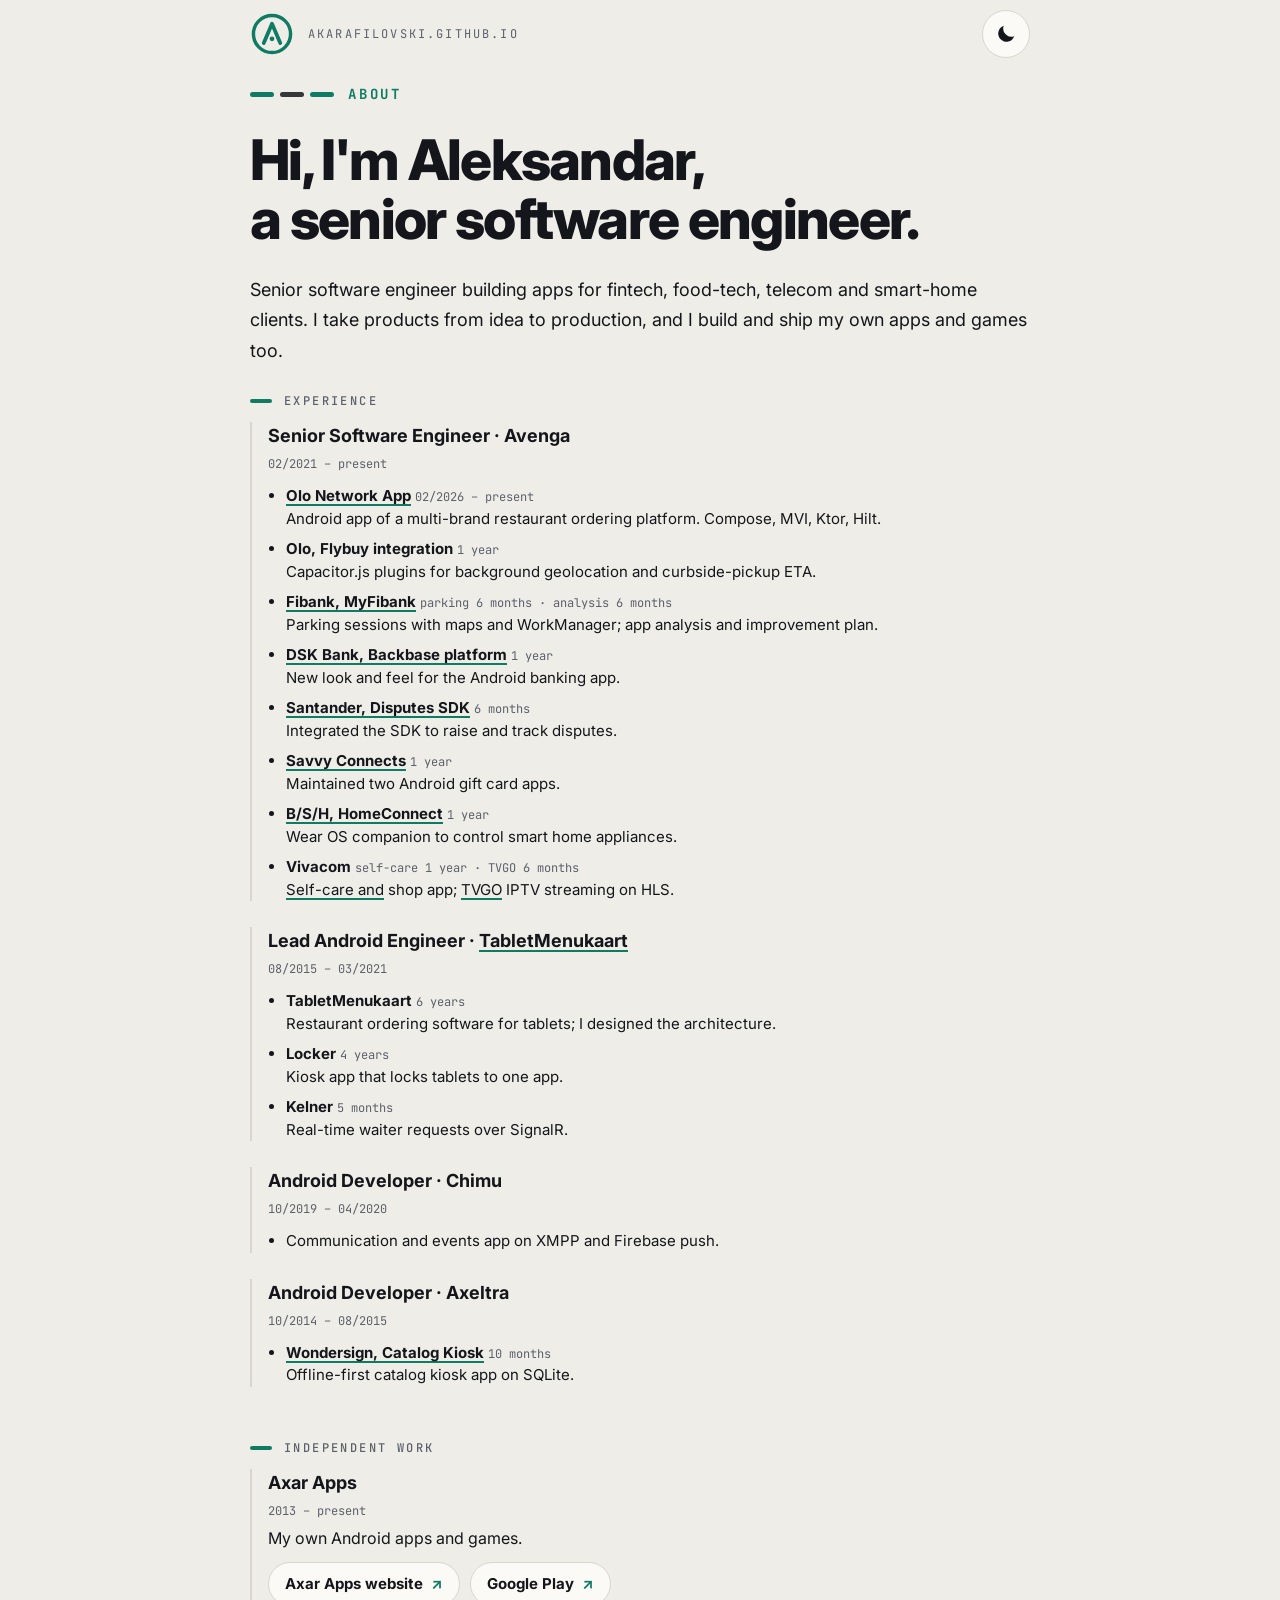
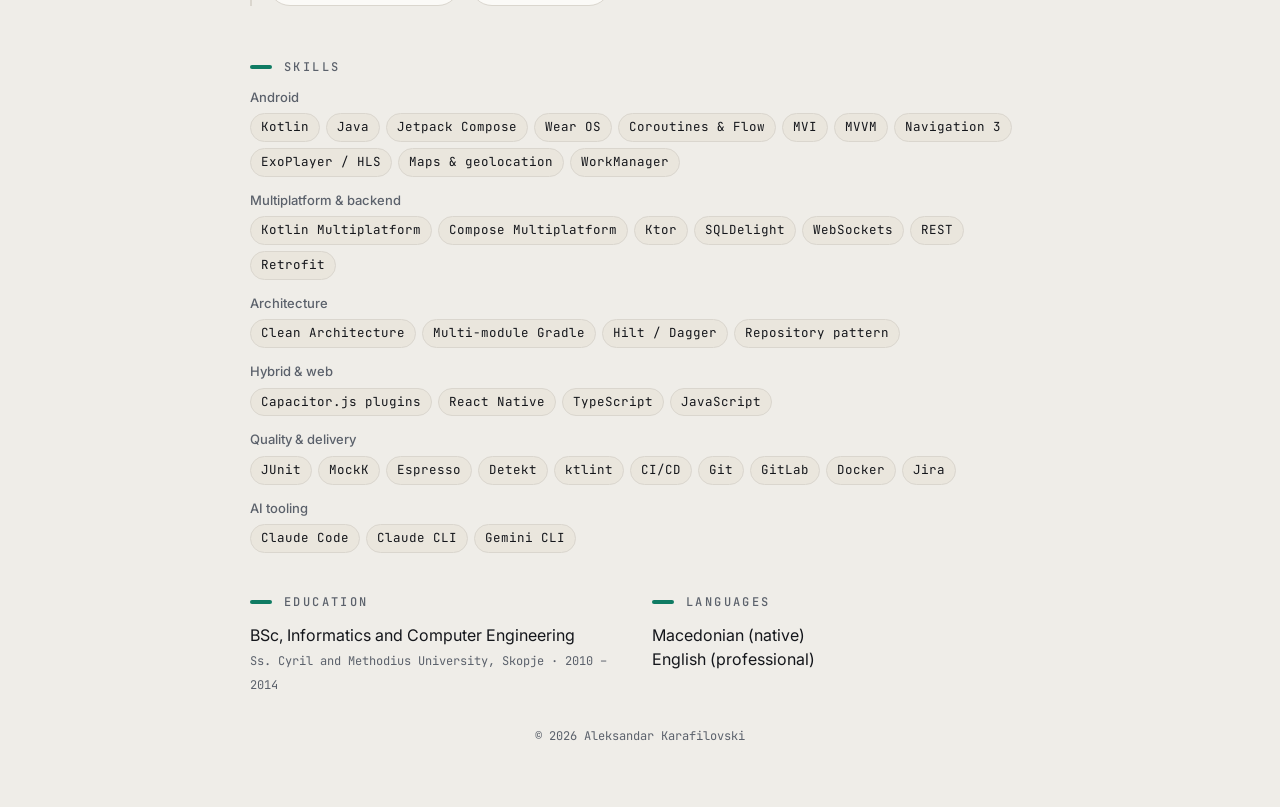
==== commit 62c67517: "About: general lead" ====
--- a/about/index.html
+++ b/about/index.html
@@ -22,7 +22,7 @@
     <div class="topbar"><a class="brand" href="/" aria-label="Back to the card"><svg class="mark" aria-hidden="true"><use href="#mark"/></svg>akarafilovski.github.io</a><button class="btn round" type="button" id="theme" aria-label="Switch light or dark theme"><svg width="22" height="22" viewBox="0 0 24 24" fill="currentColor" aria-hidden="true"><path d="M21 14.5A9 9 0 0 1 9.5 3 9 9 0 1 0 21 14.5z"/></svg></button></div>
     <div class="kicker"><span class="bars" aria-hidden="true" style="display:flex"><i style="background:var(--accent);border-radius:5px"></i><i style="background:var(--ink);opacity:.85;border-radius:5px"></i><i style="background:var(--accent);border-radius:5px"></i></span>About</div>
     <h1 class="big">Hi, I'm Aleksandar,<br>a senior software engineer.</h1>
-    <p class="lead">Senior software engineer building apps for fintech, food-tech, telecom and smart-home clients. I take a feature from idea to production, and I ship my own apps and games to Google Play.</p>
+    <p class="lead">Senior software engineer building apps for fintech, food-tech, telecom and smart-home clients. I take products from idea to production, and I build and ship my own apps and games too.</p>
 
     <div><h2>Experience</h2>
       <article class="job"><h3>Senior Software Engineer · Avenga</h3><span class="when">02/2021 – present</span>
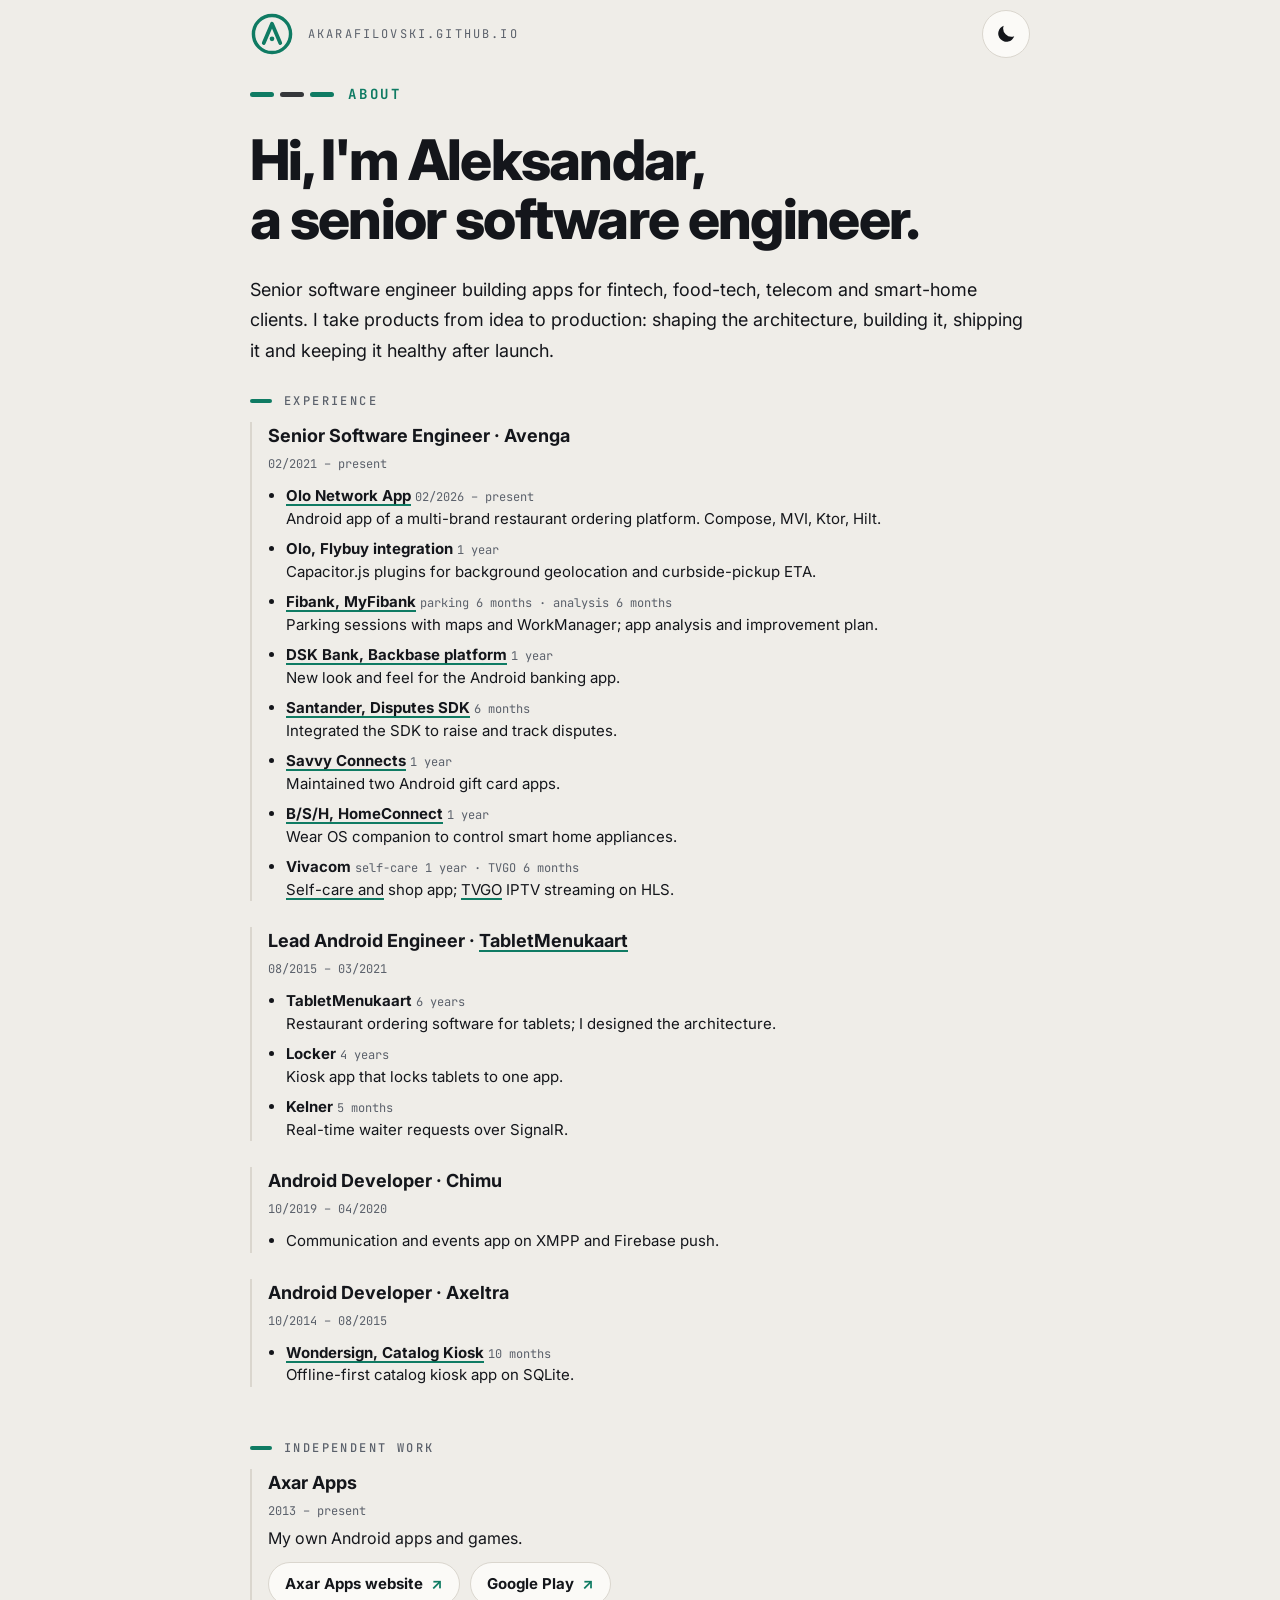
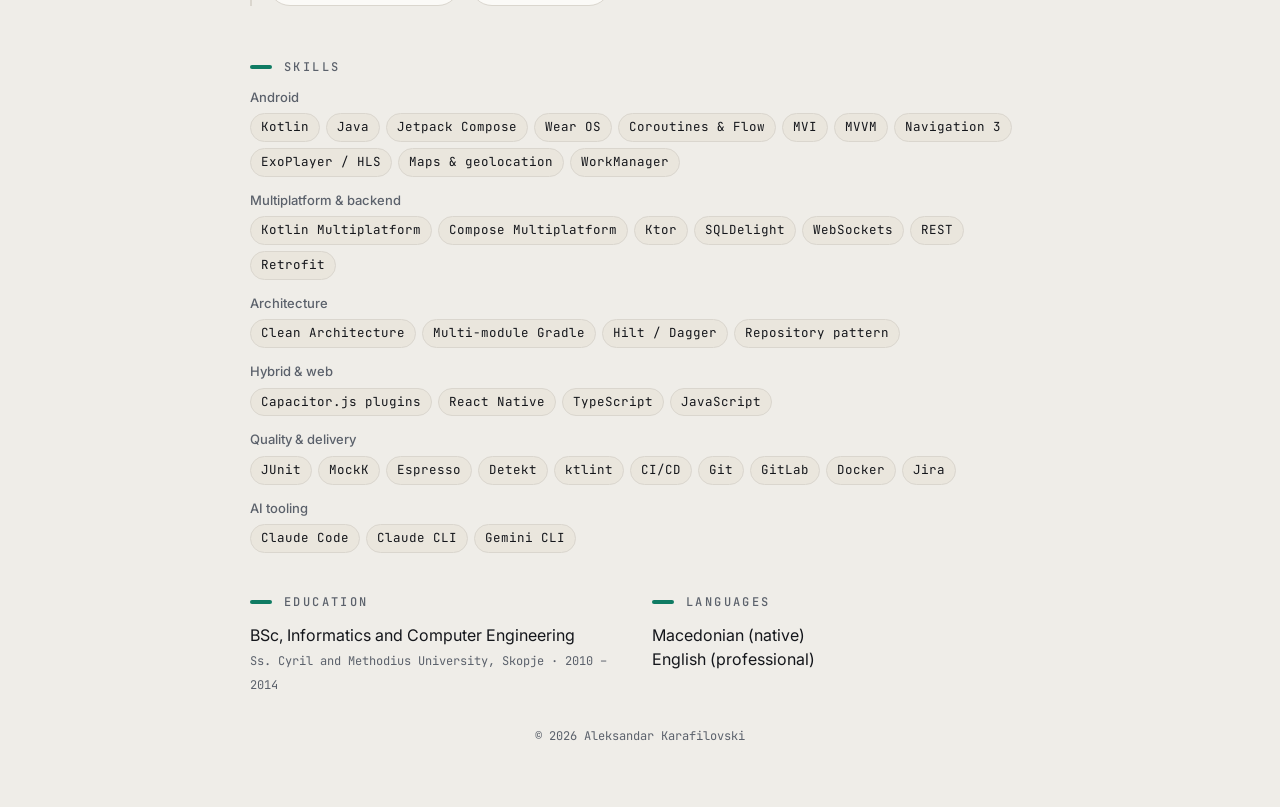
==== commit 28638022: "About: professional lead" ====
--- a/about/index.html
+++ b/about/index.html
@@ -13,8 +13,8 @@
 <meta name="twitter:card" content="summary_large_image">
 <link rel="icon" href="data:image/svg+xml,%3Csvg xmlns='http://www.w3.org/2000/svg' viewBox='0 0 64 64'%3E%3Crect width='64' height='64' rx='14' fill='%230C0D10'/%3E%3Ccircle cx='32' cy='32' r='22' fill='none' stroke='%237EE0C3' stroke-width='5'/%3E%3Cpath d='M22 43 32 20 42 43' fill='none' stroke='%237EE0C3' stroke-width='5' stroke-linecap='round' stroke-linejoin='round'/%3E%3C/svg%3E">
 <link rel="stylesheet" href="https://fonts.googleapis.com/css2?family=Inter:wght@400;500;700;800&family=JetBrains+Mono:wght@400;500;700&display=swap">
-<link rel="stylesheet" href="/site.css?v=202610300934">
-<script src="/theme.js?v=202610300934"></script>
+<link rel="stylesheet" href="/site.css?v=202610300935">
+<script src="/theme.js?v=202610300935"></script>
 </head>
 <body class="about">
 <svg width="0" height="0" style="position:absolute" aria-hidden="true"><defs><symbol id="mark" viewBox="0 0 64 64"><circle cx="32" cy="32" r="27" fill="none" stroke="currentColor" stroke-width="5"/><path d="M20 45 32 17 44 45" fill="none" stroke="currentColor" stroke-width="5.5" stroke-linecap="round" stroke-linejoin="round"/><circle cx="32" cy="39" r="3.4" fill="currentColor"/></symbol></defs></svg>
@@ -22,7 +22,7 @@
     <div class="topbar"><a class="brand" href="/" aria-label="Back to the card"><svg class="mark" aria-hidden="true"><use href="#mark"/></svg>akarafilovski.github.io</a><button class="btn round" type="button" id="theme" aria-label="Switch light or dark theme"><svg width="22" height="22" viewBox="0 0 24 24" fill="currentColor" aria-hidden="true"><path d="M21 14.5A9 9 0 0 1 9.5 3 9 9 0 1 0 21 14.5z"/></svg></button></div>
     <div class="kicker"><span class="bars" aria-hidden="true" style="display:flex"><i style="background:var(--accent);border-radius:5px"></i><i style="background:var(--ink);opacity:.85;border-radius:5px"></i><i style="background:var(--accent);border-radius:5px"></i></span>About</div>
     <h1 class="big">Hi, I'm Aleksandar,<br>a senior software engineer.</h1>
-    <p class="lead">Senior software engineer building apps for fintech, food-tech, telecom and smart-home clients. I take products from idea to production, and I build and ship my own apps and games too.</p>
+    <p class="lead">Senior software engineer building apps for fintech, food-tech, telecom and smart-home clients. I take products from idea to production: shaping the architecture, building it, shipping it and keeping it healthy after launch.</p>
 
     <div><h2>Experience</h2>
       <article class="job"><h3>Senior Software Engineer · Avenga</h3><span class="when">02/2021 – present</span>
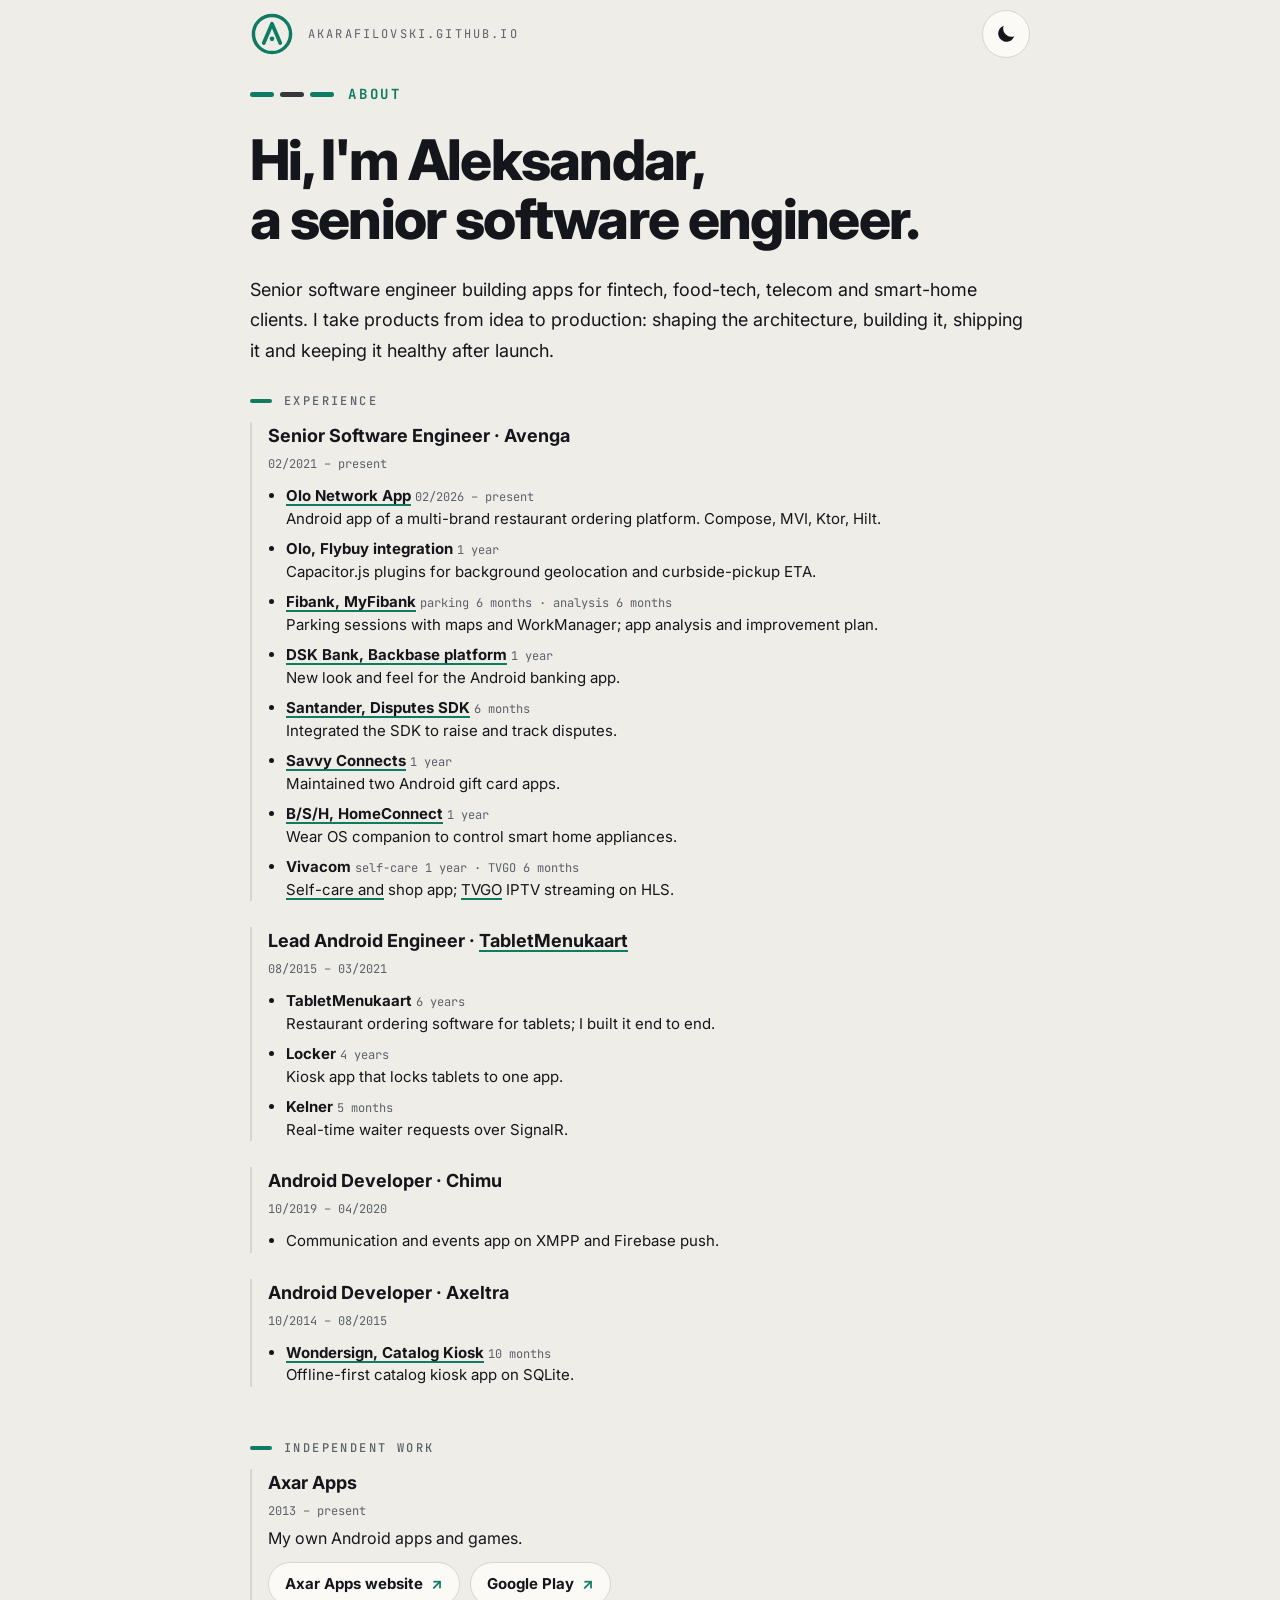
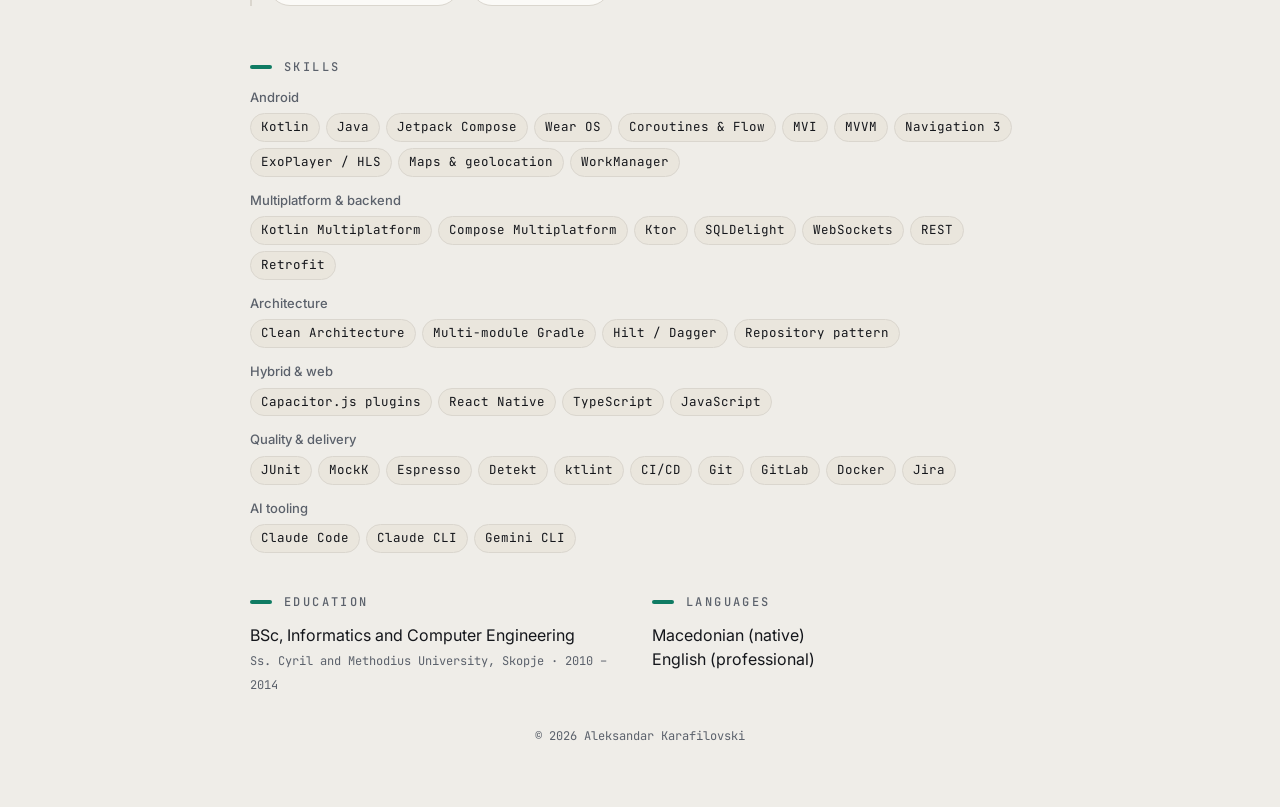
==== commit a8ef35dd: "About: TabletMenukaart line" ====
--- a/about/index.html
+++ b/about/index.html
@@ -13,8 +13,8 @@
 <meta name="twitter:card" content="summary_large_image">
 <link rel="icon" href="data:image/svg+xml,%3Csvg xmlns='http://www.w3.org/2000/svg' viewBox='0 0 64 64'%3E%3Crect width='64' height='64' rx='14' fill='%230C0D10'/%3E%3Ccircle cx='32' cy='32' r='22' fill='none' stroke='%237EE0C3' stroke-width='5'/%3E%3Cpath d='M22 43 32 20 42 43' fill='none' stroke='%237EE0C3' stroke-width='5' stroke-linecap='round' stroke-linejoin='round'/%3E%3C/svg%3E">
 <link rel="stylesheet" href="https://fonts.googleapis.com/css2?family=Inter:wght@400;500;700;800&family=JetBrains+Mono:wght@400;500;700&display=swap">
-<link rel="stylesheet" href="/site.css?v=202610300935">
-<script src="/theme.js?v=202610300935"></script>
+<link rel="stylesheet" href="/site.css?v=202610301518">
+<script src="/theme.js?v=202610301518"></script>
 </head>
 <body class="about">
 <svg width="0" height="0" style="position:absolute" aria-hidden="true"><defs><symbol id="mark" viewBox="0 0 64 64"><circle cx="32" cy="32" r="27" fill="none" stroke="currentColor" stroke-width="5"/><path d="M20 45 32 17 44 45" fill="none" stroke="currentColor" stroke-width="5.5" stroke-linecap="round" stroke-linejoin="round"/><circle cx="32" cy="39" r="3.4" fill="currentColor"/></symbol></defs></svg>
@@ -37,7 +37,7 @@
           <li><b>Vivacom</b> <span class="w">self-care 1 year · TVGO 6 months</span><br><a href="https://play.google.com/store/apps/details?id=bg.vivacom.mobile" target="_blank" rel="noopener">Self-care and</a> shop app; <a href="https://play.google.com/store/apps/details?id=uc.flex.bg" target="_blank" rel="noopener">TVGO</a> IPTV streaming on HLS.</li>
         </ul></article>
       <article class="job"><h3>Lead Android Engineer · <a href="https://guestit.nl/" target="_blank" rel="noopener">TabletMenukaart</a></h3><span class="when">08/2015 – 03/2021</span>
-        <ul><li><b>TabletMenukaart</b> <span class="w">6 years</span><br>Restaurant ordering software for tablets; I designed the architecture.</li><li><b>Locker</b> <span class="w">4 years</span><br>Kiosk app that locks tablets to one app.</li><li><b>Kelner</b> <span class="w">5 months</span><br>Real-time waiter requests over SignalR.</li></ul></article>
+        <ul><li><b>TabletMenukaart</b> <span class="w">6 years</span><br>Restaurant ordering software for tablets; I built it end to end.</li><li><b>Locker</b> <span class="w">4 years</span><br>Kiosk app that locks tablets to one app.</li><li><b>Kelner</b> <span class="w">5 months</span><br>Real-time waiter requests over SignalR.</li></ul></article>
       <article class="job"><h3>Android Developer · Chimu</h3><span class="when">10/2019 – 04/2020</span><ul><li>Communication and events app on XMPP and Firebase push.</li></ul></article>
       <article class="job"><h3>Android Developer · Axeltra</h3><span class="when">10/2014 – 08/2015</span><ul><li><b><a href="https://wondersign.com/" target="_blank" rel="noopener">Wondersign, Catalog Kiosk</a></b> <span class="w">10 months</span><br>Offline-first catalog kiosk app on SQLite.</li></ul></article>
     </div>
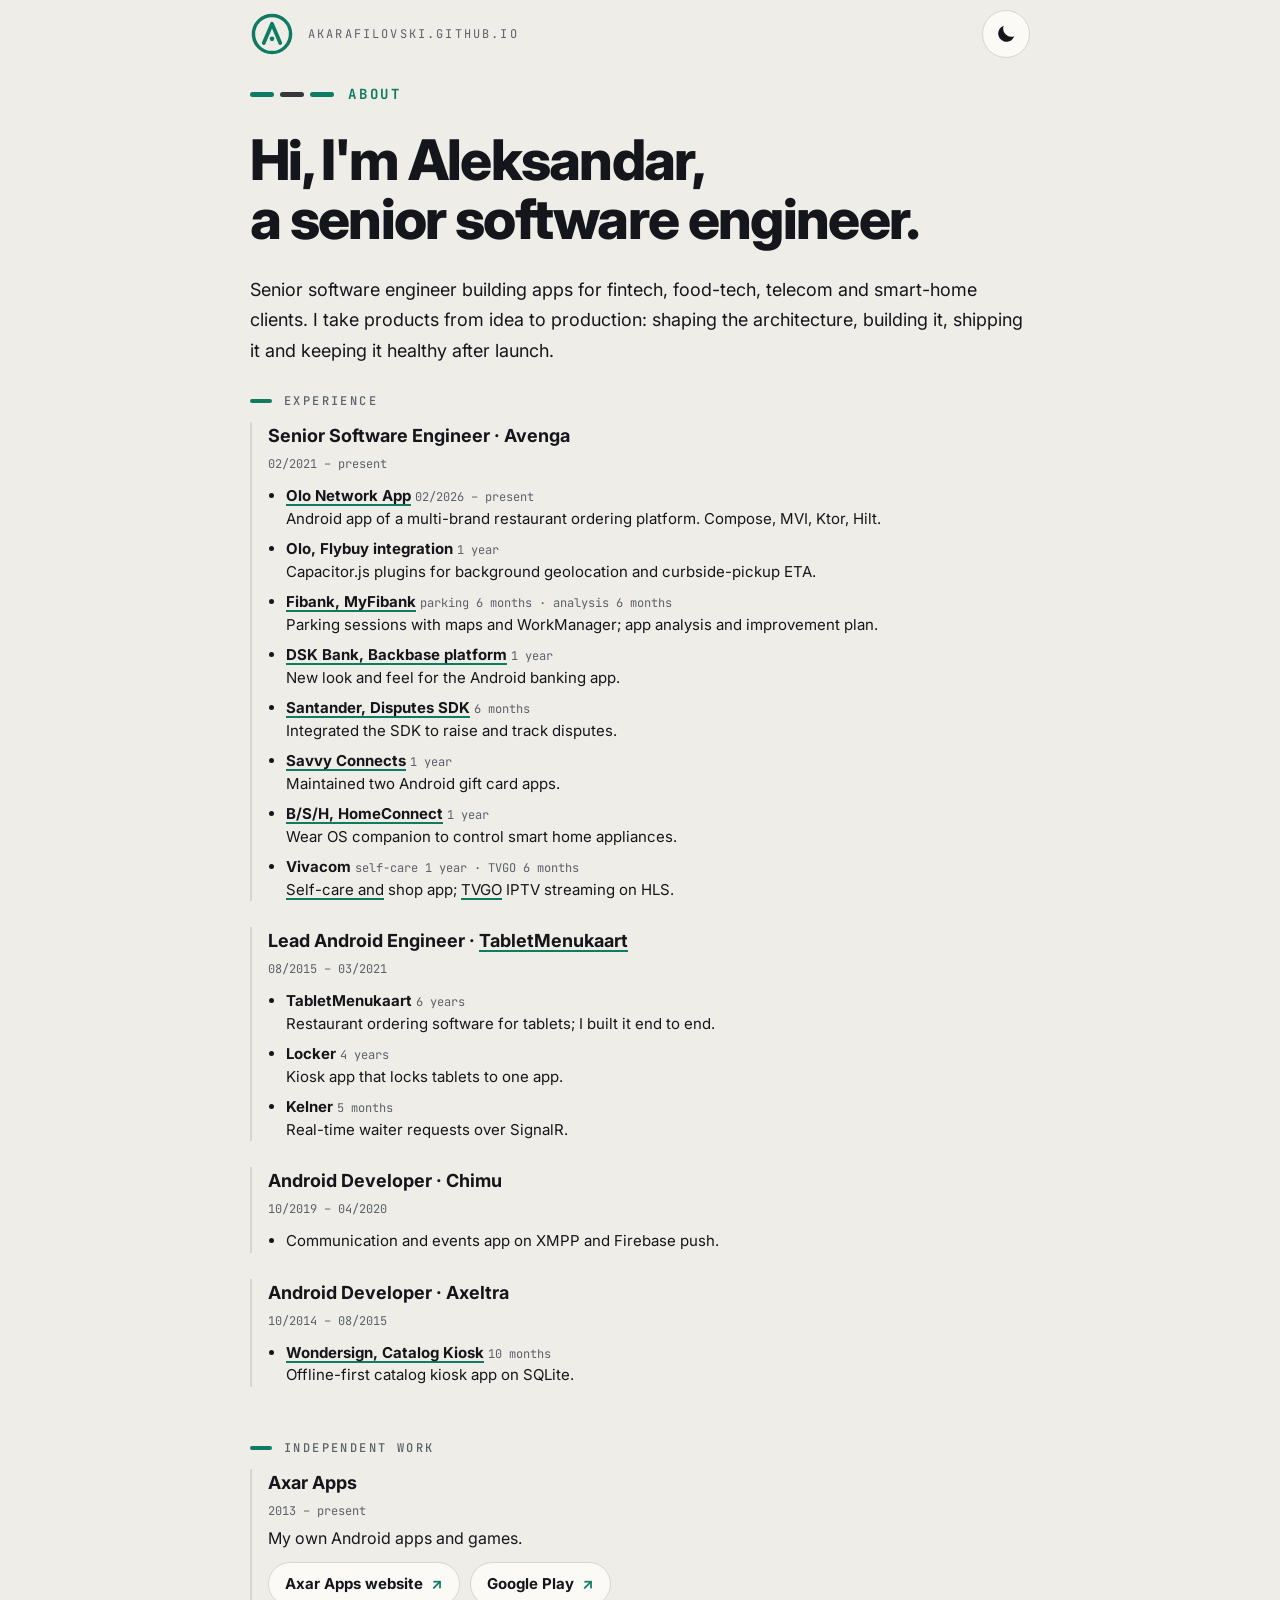
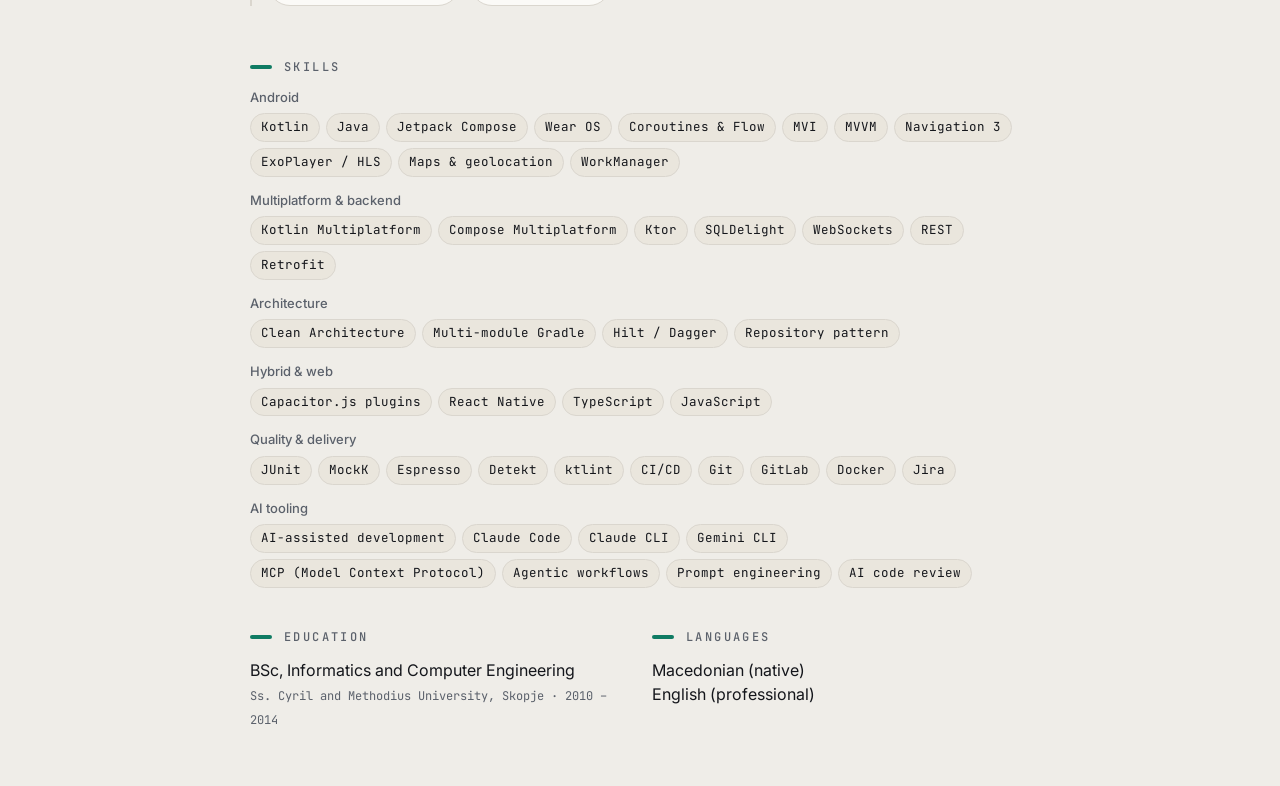
==== commit 6a391532: "About: more AI tooling skills (AI-assisted development, MCP, agentic workflows, prompt engineering, " ====
--- a/about/index.html
+++ b/about/index.html
@@ -13,8 +13,8 @@
 <meta name="twitter:card" content="summary_large_image">
 <link rel="icon" href="data:image/svg+xml,%3Csvg xmlns='http://www.w3.org/2000/svg' viewBox='0 0 64 64'%3E%3Crect width='64' height='64' rx='14' fill='%230C0D10'/%3E%3Ccircle cx='32' cy='32' r='22' fill='none' stroke='%237EE0C3' stroke-width='5'/%3E%3Cpath d='M22 43 32 20 42 43' fill='none' stroke='%237EE0C3' stroke-width='5' stroke-linecap='round' stroke-linejoin='round'/%3E%3C/svg%3E">
 <link rel="stylesheet" href="https://fonts.googleapis.com/css2?family=Inter:wght@400;500;700;800&family=JetBrains+Mono:wght@400;500;700&display=swap">
-<link rel="stylesheet" href="/site.css?v=202610301518">
-<script src="/theme.js?v=202610301518"></script>
+<link rel="stylesheet" href="/site.css?v=202611201409">
+<script src="/theme.js?v=202611201409"></script>
 </head>
 <body class="about">
 <svg width="0" height="0" style="position:absolute" aria-hidden="true"><defs><symbol id="mark" viewBox="0 0 64 64"><circle cx="32" cy="32" r="27" fill="none" stroke="currentColor" stroke-width="5"/><path d="M20 45 32 17 44 45" fill="none" stroke="currentColor" stroke-width="5.5" stroke-linecap="round" stroke-linejoin="round"/><circle cx="32" cy="39" r="3.4" fill="currentColor"/></symbol></defs></svg>
@@ -54,14 +54,13 @@
       <div class="skill"><b>Architecture</b><ul class="chips"><li>Clean Architecture</li><li>Multi-module Gradle</li><li>Hilt / Dagger</li><li>Repository pattern</li></ul></div>
       <div class="skill"><b>Hybrid &amp; web</b><ul class="chips"><li>Capacitor.js plugins</li><li>React Native</li><li>TypeScript</li><li>JavaScript</li></ul></div>
       <div class="skill"><b>Quality &amp; delivery</b><ul class="chips"><li>JUnit</li><li>MockK</li><li>Espresso</li><li>Detekt</li><li>ktlint</li><li>CI/CD</li><li>Git</li><li>GitLab</li><li>Docker</li><li>Jira</li></ul></div>
-      <div class="skill"><b>AI tooling</b><ul class="chips"><li>Claude Code</li><li>Claude CLI</li><li>Gemini CLI</li></ul></div>
+      <div class="skill"><b>AI tooling</b><ul class="chips"><li>AI-assisted development</li><li>Claude Code</li><li>Claude CLI</li><li>Gemini CLI</li><li>MCP (Model Context Protocol)</li><li>Agentic workflows</li><li>Prompt engineering</li><li>AI code review</li></ul></div>
     </div>
 
     <div class="two">
       <div><h2>Education</h2><p>BSc, Informatics and Computer Engineering<br><span class="hint">Ss. Cyril and Methodius University, Skopje · 2010 – 2014</span></p></div>
       <div><h2>Languages</h2><p>Macedonian (native)<br>English (professional)</p></div>
     </div>
-    <footer>© 2026 Aleksandar Karafilovski</footer>
   </main>
 </body>
 </html>
